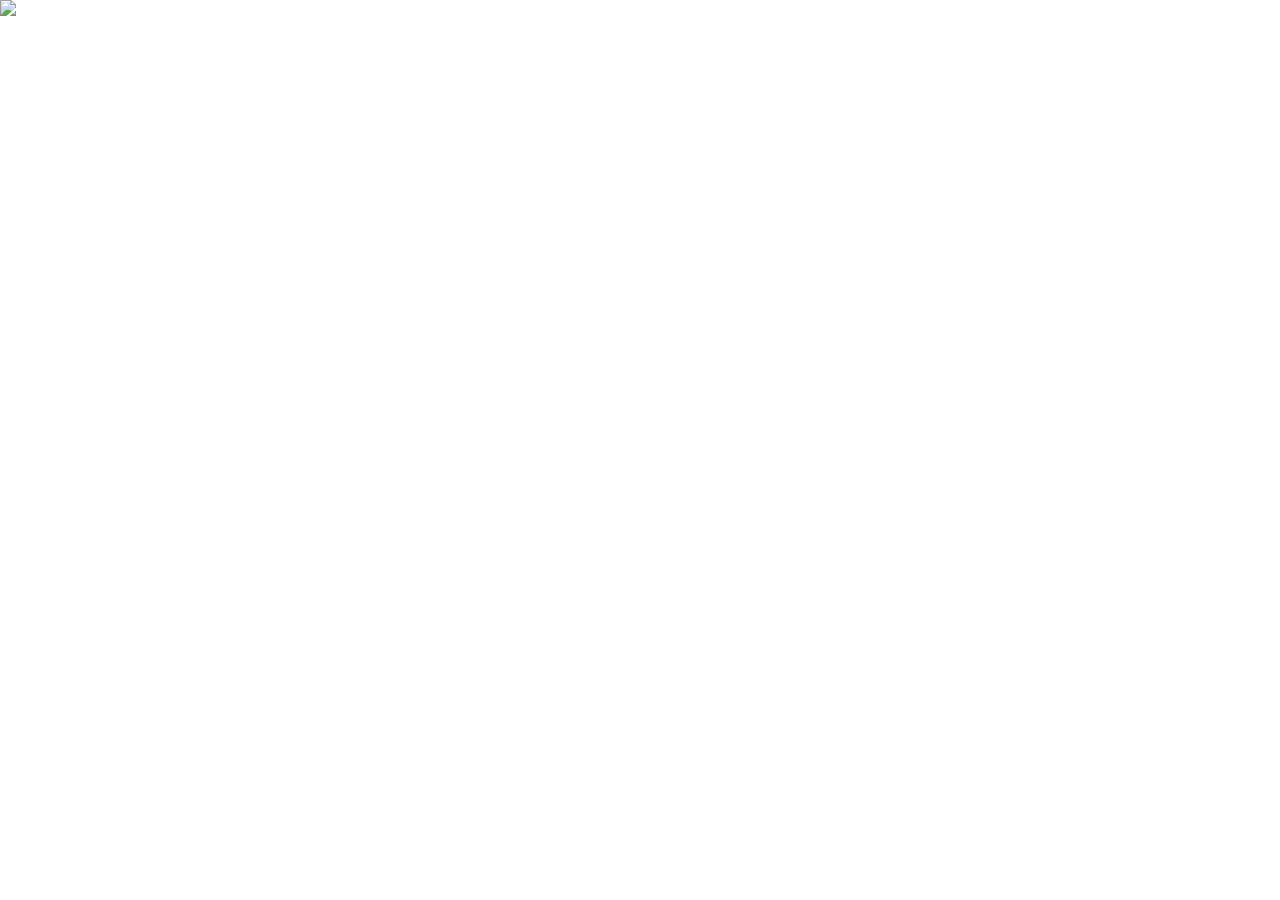
==== pag2.html @ cc51a8f4 "Add files via upload" ====
<!DOCTYPE html>
<html lang="pt-BR">
<head>
<meta charset="UTF-8">
<meta name="viewport" content="width=device-width, initial-scale=1.0, viewport-fit=cover">
<title>Página 2</title>

<style>
body {
  margin: 0;
  background: #fff;
  opacity: 1;
  transition: opacity 0.2s ease-out;
}
body.fade-out { opacity: 0; }

img {
  width: 100vw;
  height: auto;
  display: block;
  cursor: pointer;
}
</style>
</head>

<body>

<img src="pag2ed.jpg" onclick="navigate('pag3.html')">

<script>
function navigate(page){
  document.body.classList.add("fade-out");
  setTimeout(()=>{
    window.location.href = page;
  }, 200);
}
</script>

</body>
</html>
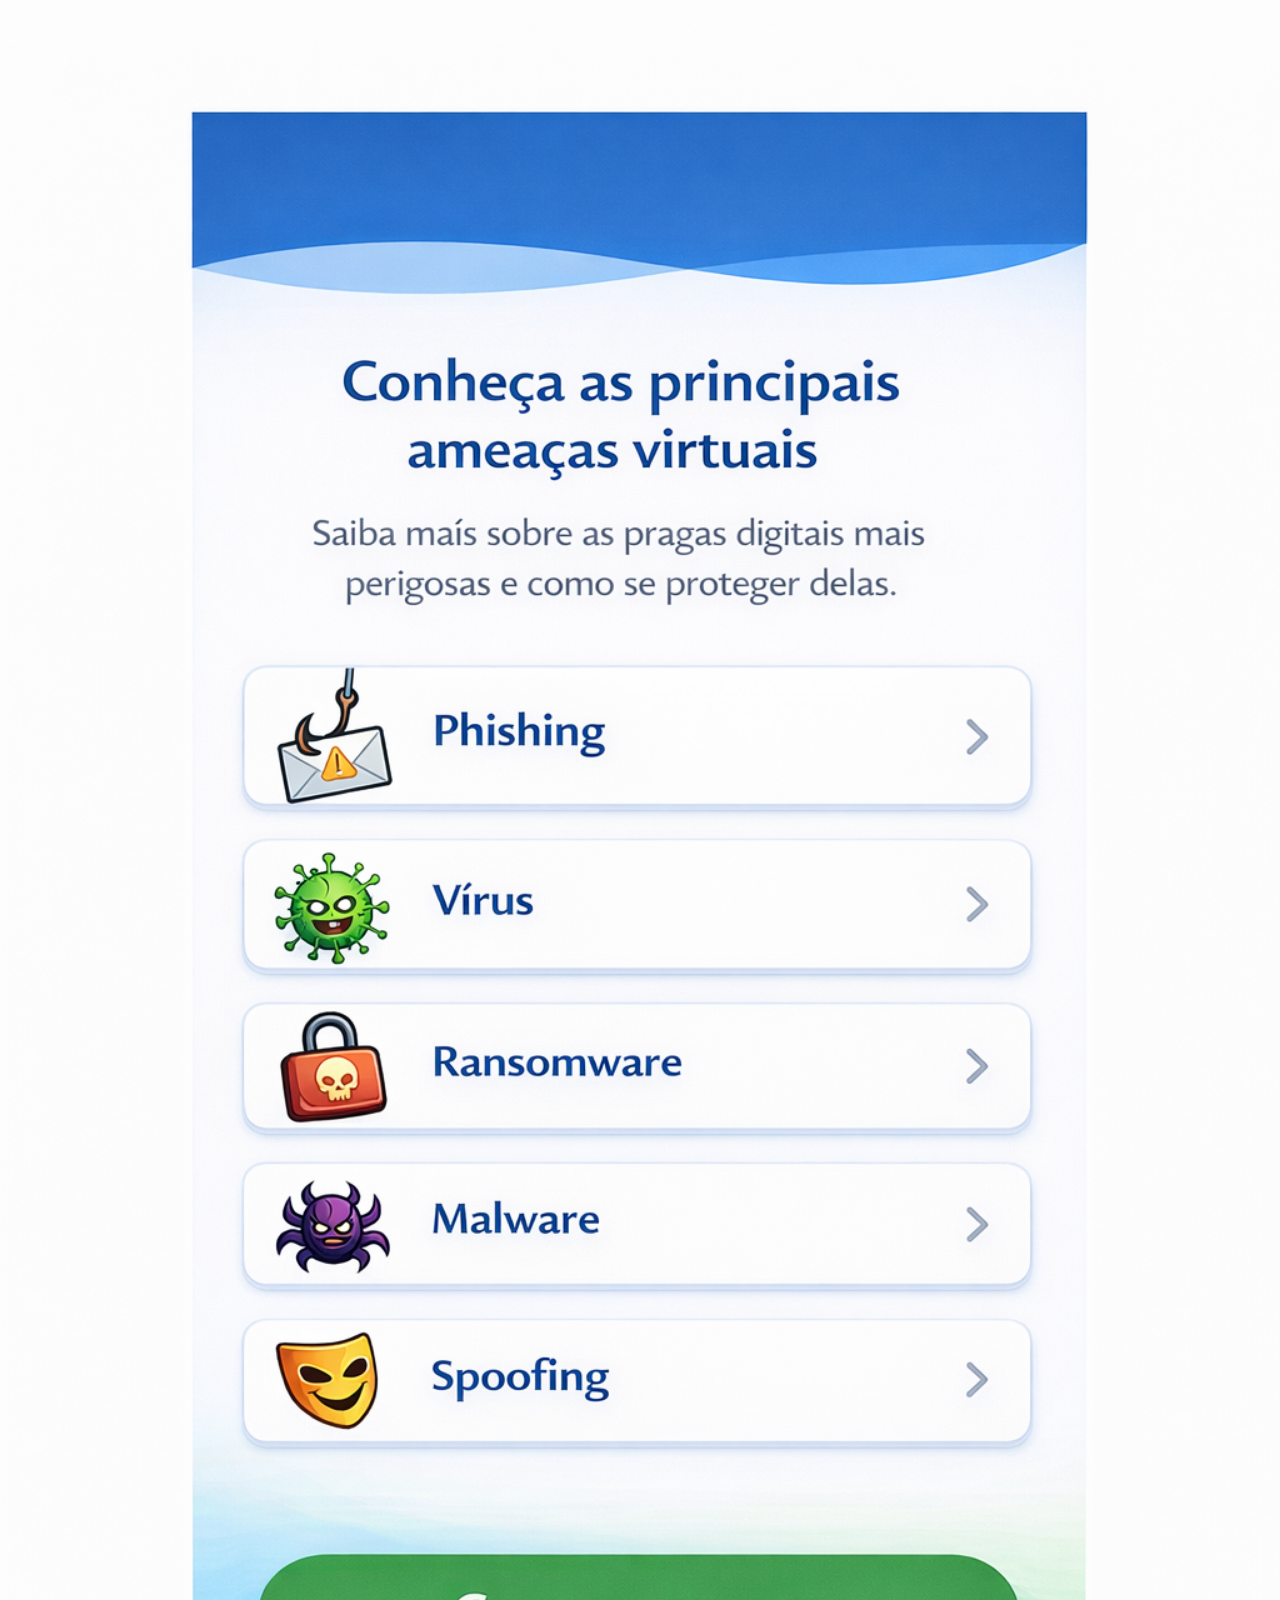
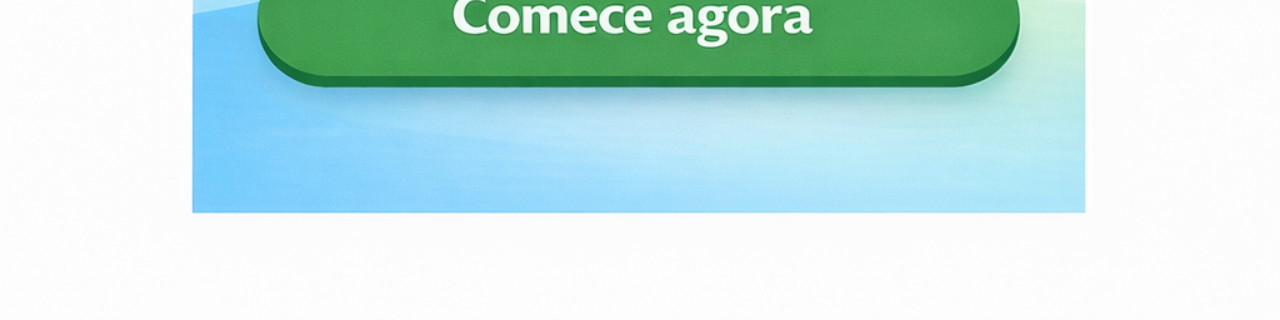
==== commit ba6c31a8: "Update pag2.html" ====
--- a/pag2.html
+++ b/pag2.html
@@ -1,42 +1,65 @@
 <!DOCTYPE html>
 <html lang="pt-BR">
+
 <head>
+
 <meta charset="UTF-8">
+
 <meta name="viewport" content="width=device-width, initial-scale=1.0, viewport-fit=cover">
+
 <title>Página 2</title>
 
 <style>
-body {
-  margin: 0;
-  background: #fff;
-  opacity: 1;
-  transition: opacity 0.2s ease-out;
+
+body{
+margin:0;
+background:#ffffff;
+opacity:0;
+transition:opacity .35s ease;
 }
-body.fade-out { opacity: 0; }
 
-img {
-  width: 100vw;
-  height: auto;
-  display: block;
-  cursor: pointer;
+body.loaded{
+opacity:1;
 }
+
+body.fade-out{
+opacity:0;
+}
+
+img{
+width:100vw;
+display:block;
+cursor:pointer;
+}
+
 </style>
+
 </head>
 
 <body>
 
-<img src="pag2ed.jpg" onclick="navigate('pag3.html')">
+<img src="pag2ed.png" onclick="navigate('pag3.html')">
 
 <script>
+
+window.onload=()=>document.body.classList.add("loaded");
+
 function navigate(page){
-  document.body.classList.add("fade-out");
-  setTimeout(()=>{
-    window.location.href = page;
-  }, 200);
+
+document.body.classList.add("fade-out");
+
+setTimeout(()=>{
+
+window.location.href=page;
+
+},350)
+
 }
+
 </script>
 
 </body>
+
 </html>
 
 
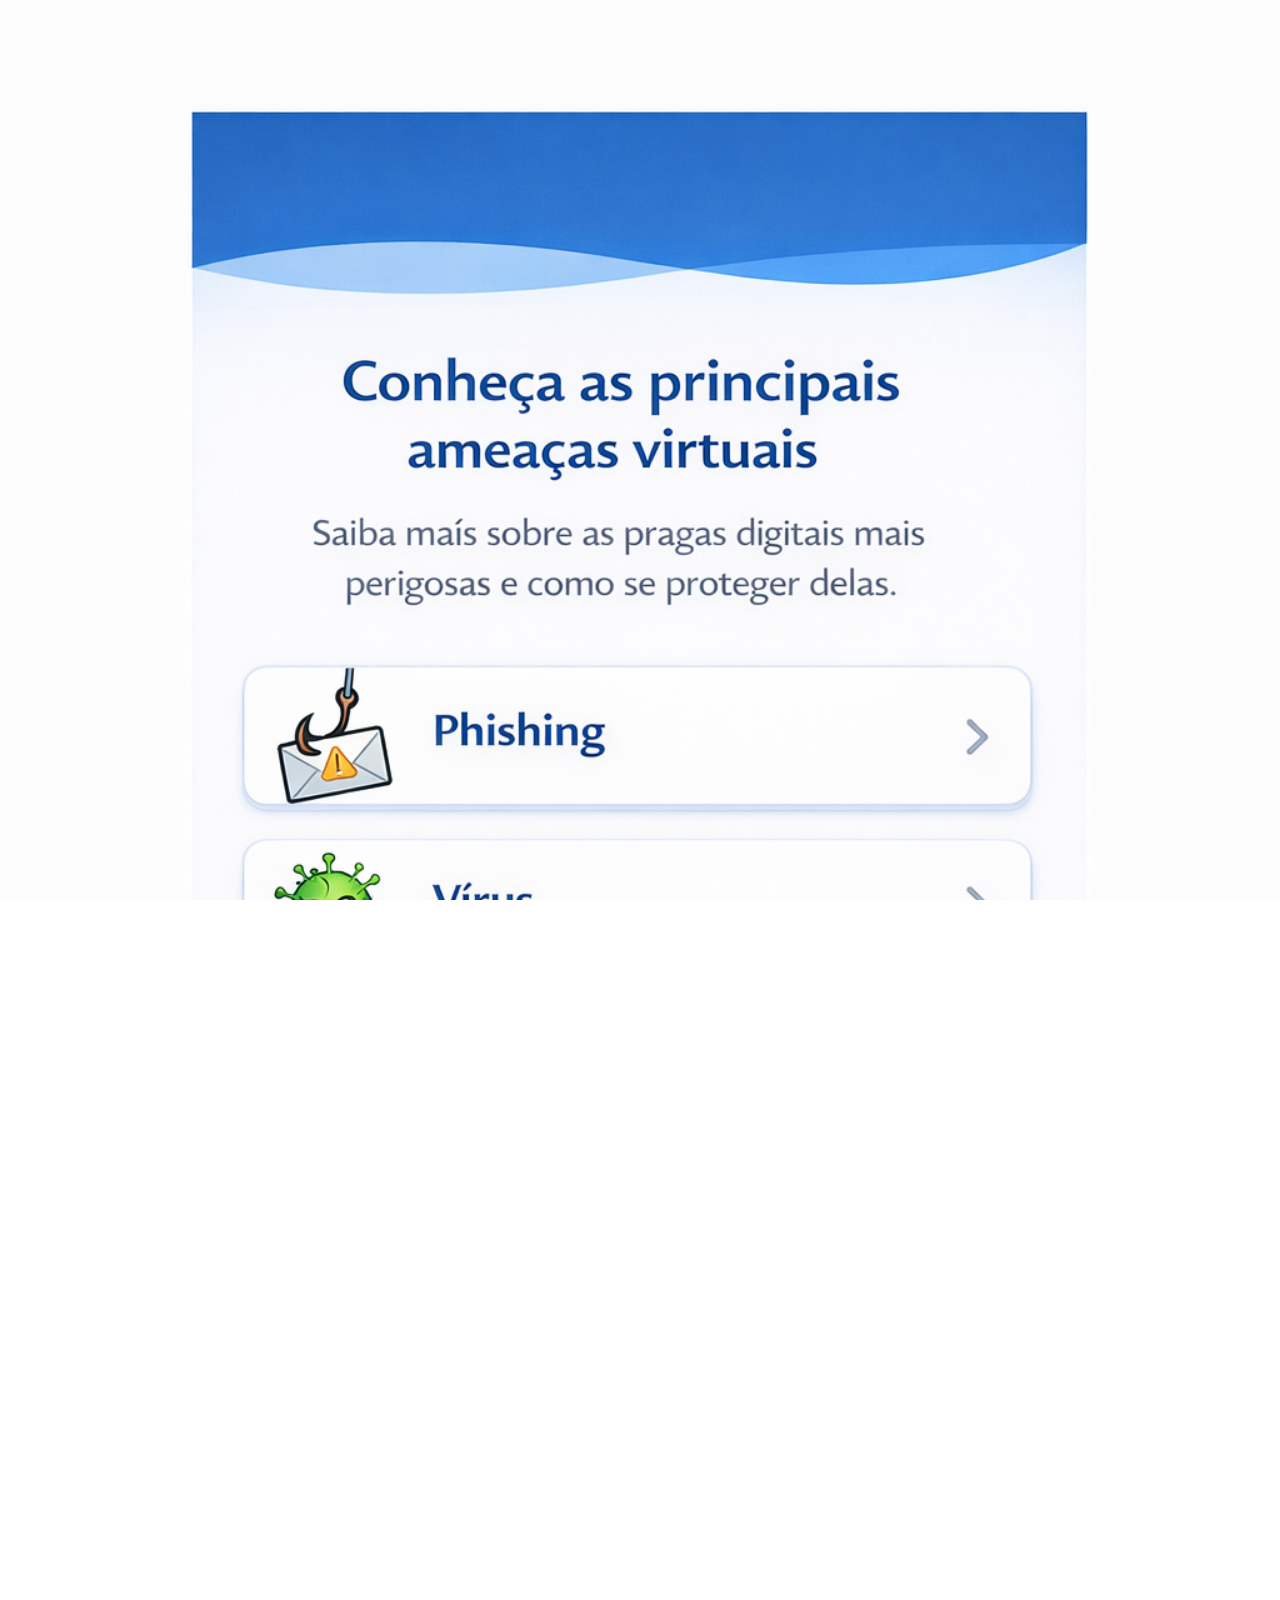
==== commit c8c24a85: "Update pag2.html" ====
--- a/pag2.html
+++ b/pag2.html
@@ -9,30 +9,7 @@
 
 <title>Página 2</title>
 
-<style>
-
-body{
-margin:0;
-background:#ffffff;
-opacity:0;
-transition:opacity .35s ease;
-}
-
-body.loaded{
-opacity:1;
-}
-
-body.fade-out{
-opacity:0;
-}
-
-img{
-width:100vw;
-display:block;
-cursor:pointer;
-}
-
-</style>
+<link rel="stylesheet" href="styles.css">
 
 </head>
 
@@ -49,10 +26,8 @@
 document.body.classList.add("fade-out");
 
 setTimeout(()=>{
-
 window.location.href=page;
-
-},350)
+},350);
 
 }
 
--- a/styles.css
+++ b/styles.css
@@ -0,0 +1,58 @@
+/* RESET BÁSICO */
+
+html, body{
+margin:0;
+padding:0;
+width:100%;
+height:100%;
+background:#ffffff;
+overflow-x:hidden;
+font-family:-apple-system,BlinkMacSystemFont,"Segoe UI",Roboto,Helvetica,Arial,sans-serif;
+}
+
+/* TRANSIÇÃO SUAVE ENTRE TELAS */
+
+body{
+opacity:0;
+transition:opacity .35s ease;
+}
+
+body.loaded{
+opacity:1;
+}
+
+body.fade-out{
+opacity:0;
+}
+
+/* IMAGENS DAS TELAS */
+
+img{
+width:100%;
+height:auto;
+display:block;
+}
+
+/* GARANTIR QUE NÃO EXISTE SCROLL LATERAL */
+
+.container{
+width:100%;
+max-width:100vw;
+overflow:hidden;
+}
+
+/* MELHOR TOUCH EM IPHONE */
+
+img{
+-webkit-user-drag:none;
+user-select:none;
+}
+
+/* SAFE AREA PARA IPHONE */
+
+.safe-area{
+padding-top:env(safe-area-inset-top);
+padding-bottom:env(safe-area-inset-bottom);
+padding-left:env(safe-area-inset-left);
+padding-right:env(safe-area-inset-right);
+}
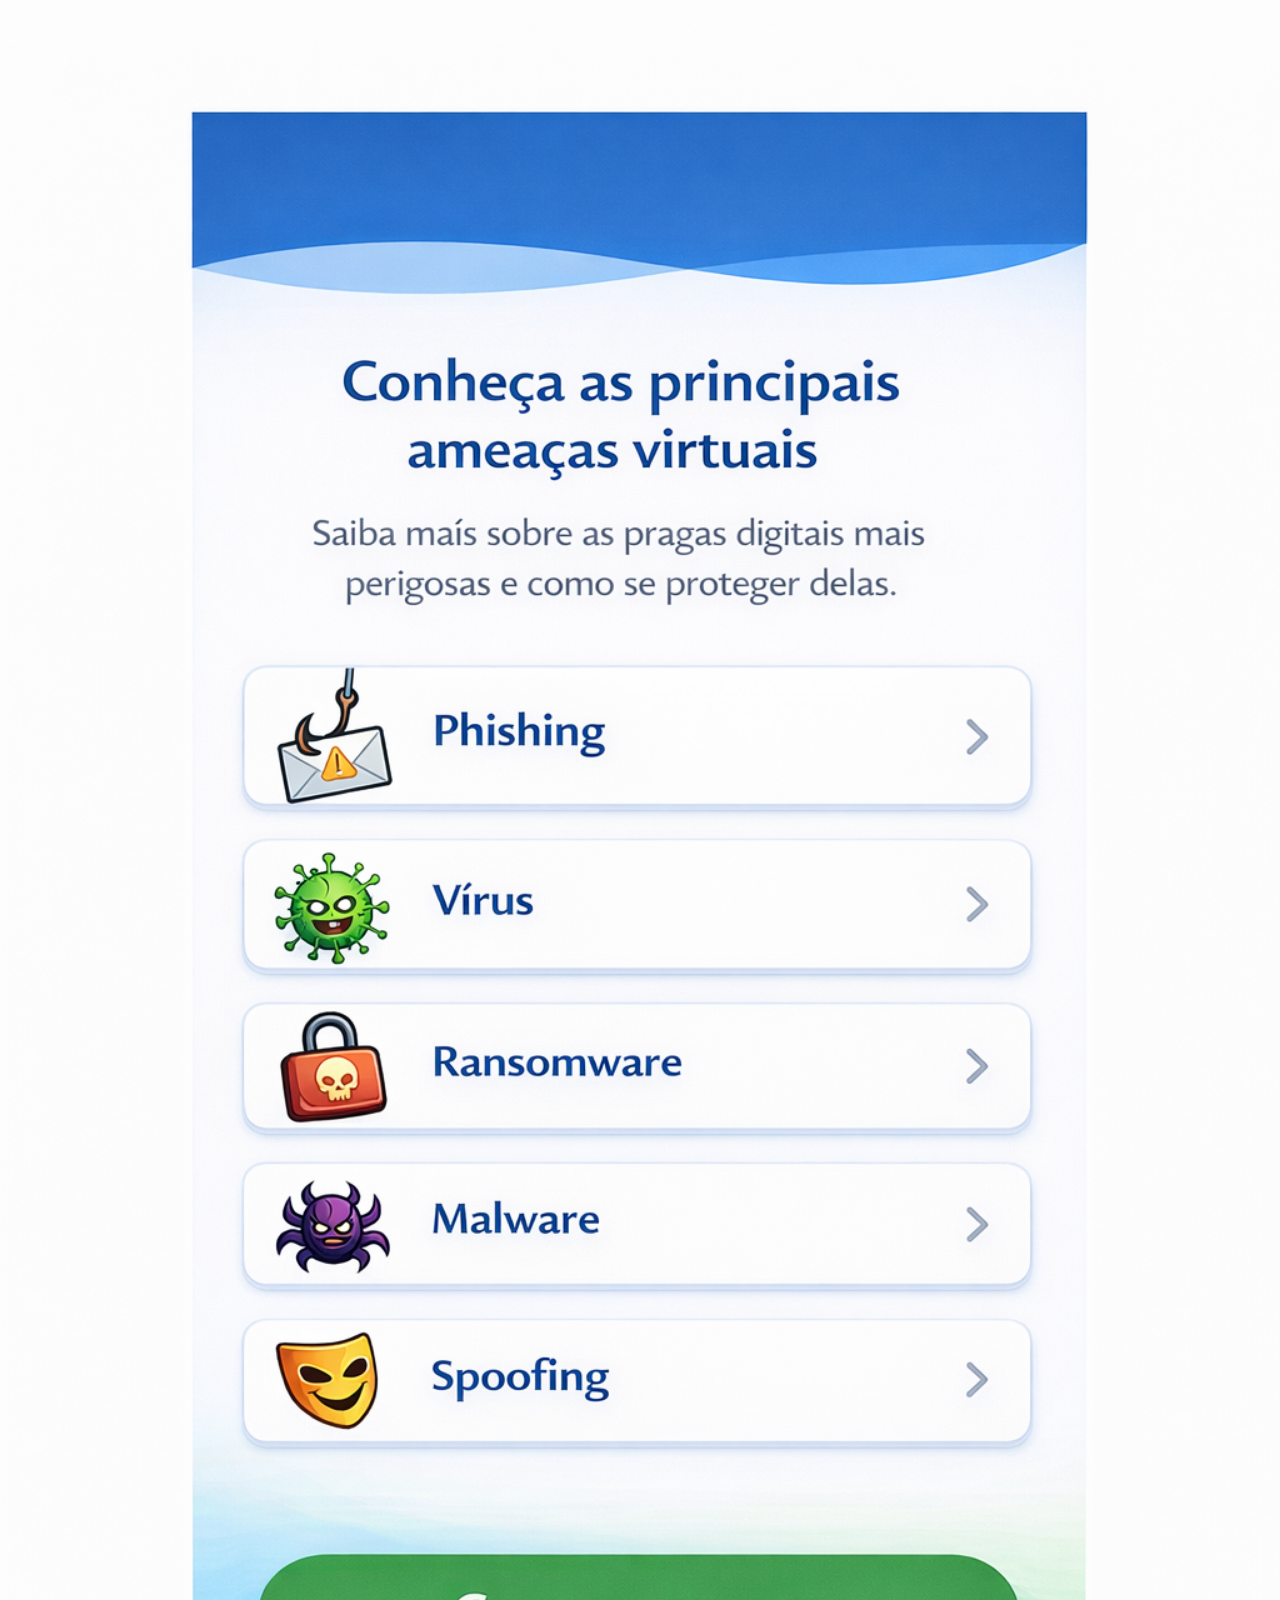
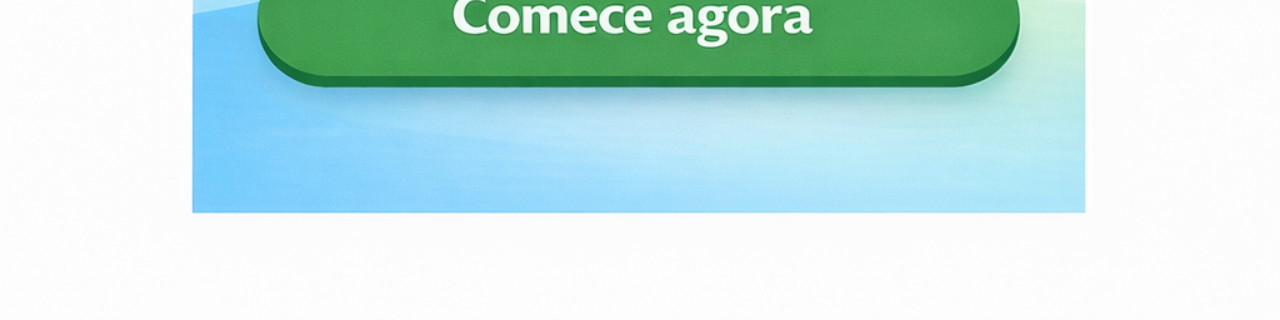
==== commit 505b2796: "Add files via upload" ====
--- a/pag2.html
+++ b/pag2.html
@@ -1,16 +1,26 @@
 <!DOCTYPE html>
 <html lang="pt-BR">
-
 <head>
-
 <meta charset="UTF-8">
-
 <meta name="viewport" content="width=device-width, initial-scale=1.0, viewport-fit=cover">
-
 <title>Página 2</title>
 
-<link rel="stylesheet" href="styles.css">
+<style>
+body {
+  margin: 0;
+  background: #fff;
+  opacity: 1;
+  transition: opacity 0.2s ease-out;
+}
+body.fade-out { opacity: 0; }
 
+img {
+  width: 100vw;
+  height: auto;
+  display: block;
+  cursor: pointer;
+}
+</style>
 </head>
 
 <body>
@@ -18,23 +28,15 @@
 <img src="pag2ed.png" onclick="navigate('pag3.html')">
 
 <script>
-
-window.onload=()=>document.body.classList.add("loaded");
-
 function navigate(page){
-
-document.body.classList.add("fade-out");
-
-setTimeout(()=>{
-window.location.href=page;
-},350);
-
+  document.body.classList.add("fade-out");
+  setTimeout(()=>{
+    window.location.href = page;
+  }, 200);
 }
-
 </script>
 
 </body>
-
 </html>
 
 
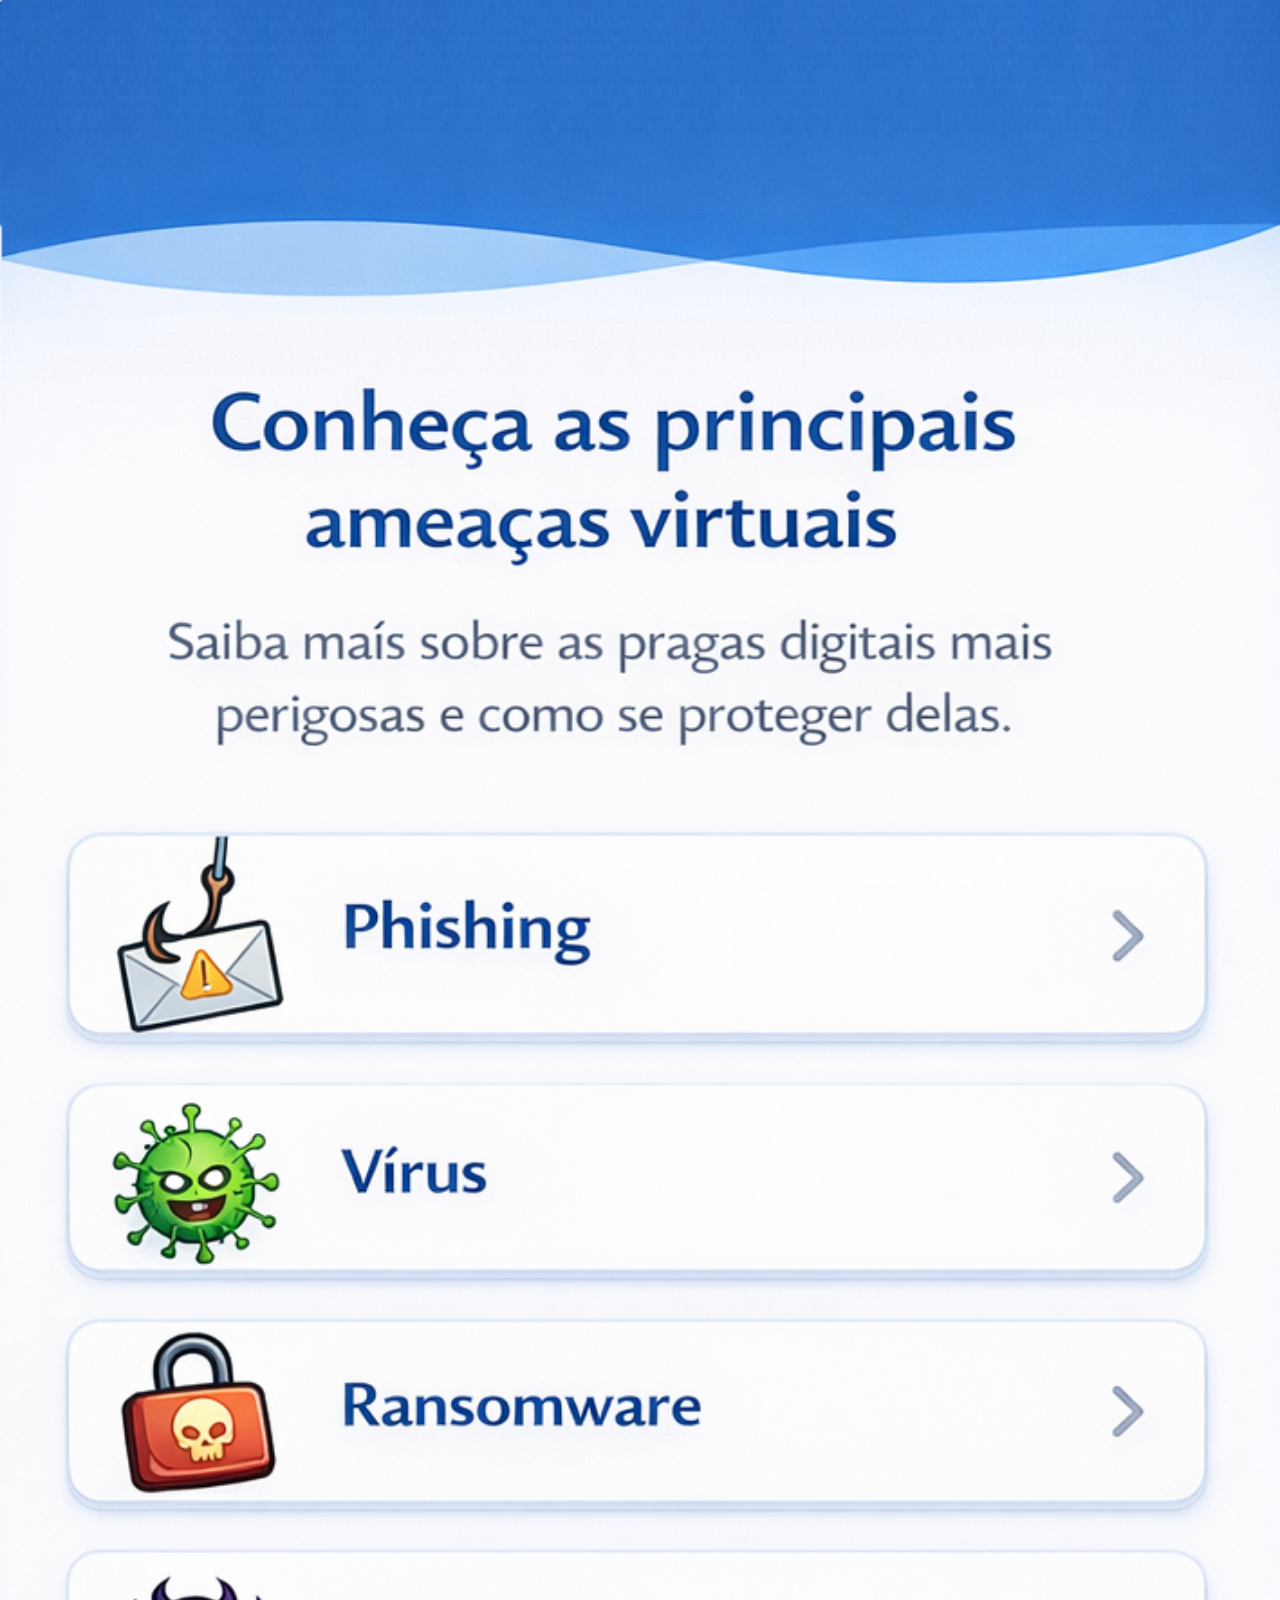
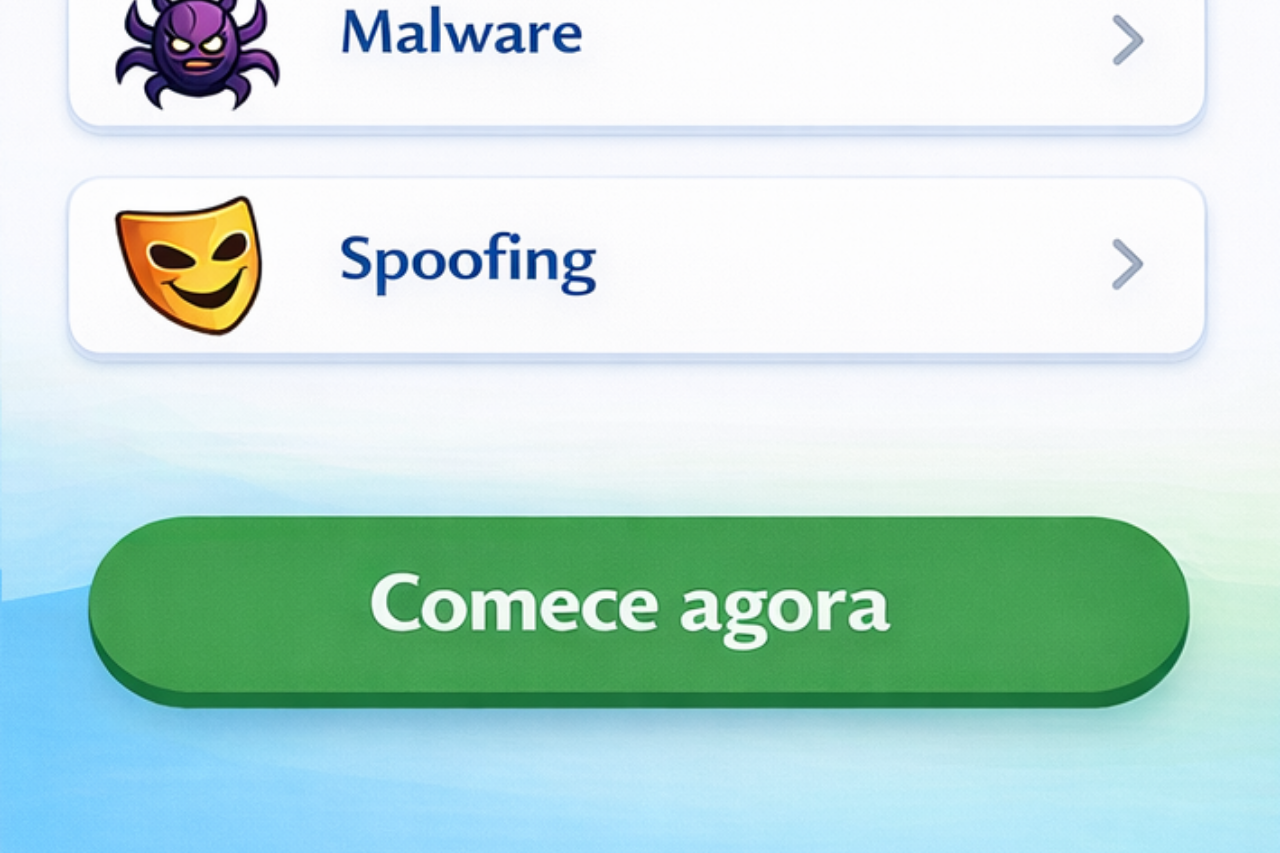
==== commit 086d214b: "Update pag2.html" ====
--- a/pag2.html
+++ b/pag2.html
@@ -3,7 +3,7 @@
 <head>
 <meta charset="UTF-8">
 <meta name="viewport" content="width=device-width, initial-scale=1.0, viewport-fit=cover">
-<title>Página 2</title>
+<title>Menu</title>
 
 <style>
 body {
